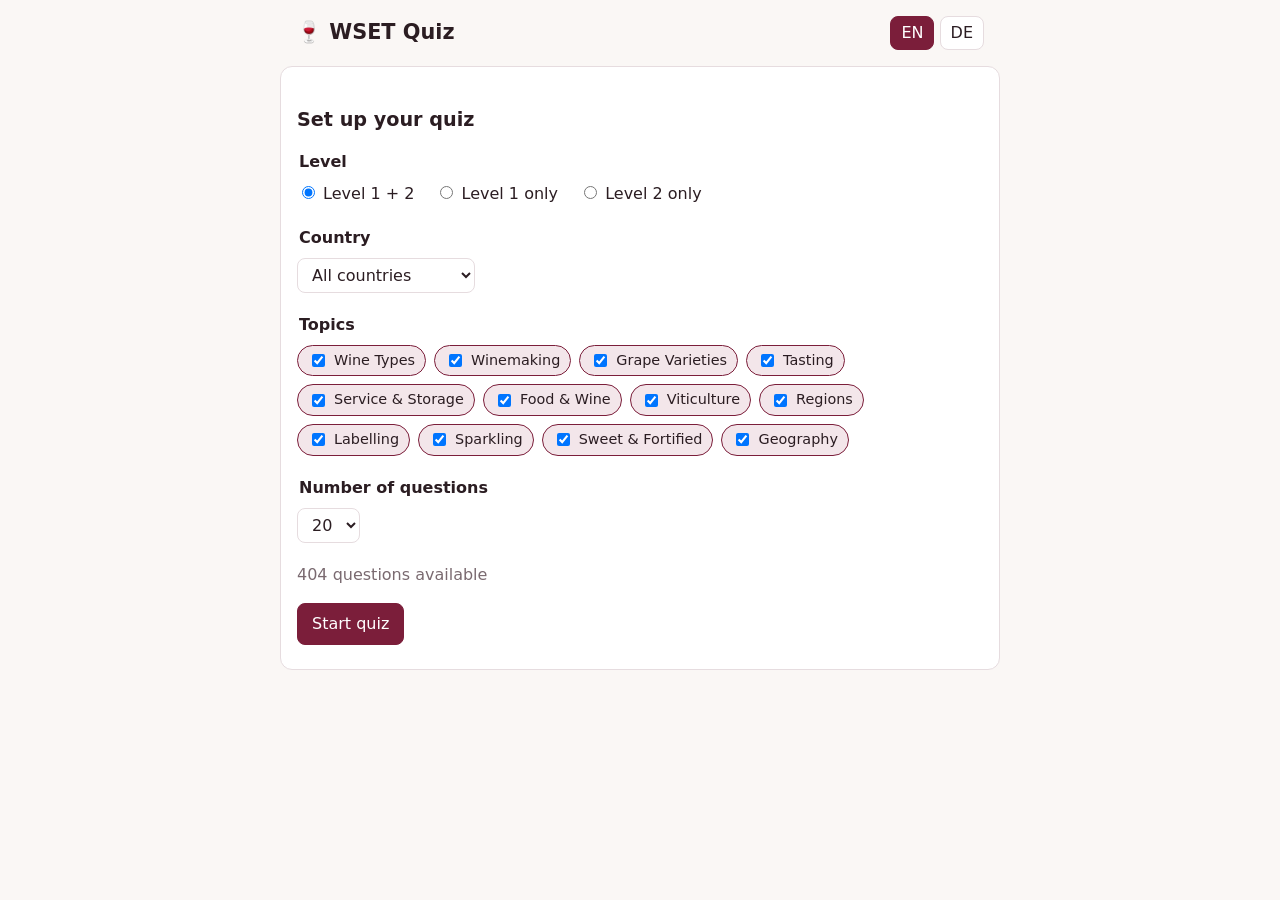
==== index.html @ 828c22b2 "initial commit" ====
<!doctype html>
<html lang="en">
<head>
  <meta charset="utf-8">
  <meta name="viewport" content="width=device-width, initial-scale=1">
  <title>WSET Quiz</title>
  <meta name="description" content="Bilingual (EN/DE) multiple-choice quiz for WSET Level 1 and 2 exam prep.">
  <meta name="theme-color" content="#7b1e3a">
  <link rel="manifest" href="manifest.webmanifest">
  <link rel="icon" href="icons/icon-192.png" type="image/png">
  <link rel="apple-touch-icon" href="icons/apple-touch-icon.png">
  <link rel="stylesheet" href="style.css">
</head>
<body>
  <header>
    <h1>🍷 WSET Quiz</h1>
    <div class="lang" role="group" aria-label="Language">
      <button data-lang="en">EN</button>
      <button data-lang="de">DE</button>
    </div>
  </header>

  <main>
    <p id="error" class="error" hidden></p>

    <section id="setup" hidden>
      <h2 data-i18n="setupTitle"></h2>

      <fieldset>
        <legend data-i18n="level"></legend>
        <label><input type="radio" name="level" value="all" checked> <span data-i18n="levelAll"></span></label>
        <label><input type="radio" name="level" value="1"> <span data-i18n="level1"></span></label>
        <label><input type="radio" name="level" value="2"> <span data-i18n="level2"></span></label>
      </fieldset>

      <fieldset>
        <legend data-i18n="country"></legend>
        <select id="country"></select>
      </fieldset>

      <fieldset>
        <legend data-i18n="topics"></legend>
        <div id="topics" class="chips"></div>
      </fieldset>

      <fieldset>
        <legend data-i18n="count"></legend>
        <select id="count">
          <option value="10">10</option>
          <option value="20" selected>20</option>
          <option value="30">30</option>
          <option value="50">50</option>
          <option value="all" data-i18n="countAll"></option>
        </select>
      </fieldset>

      <p id="available" class="muted"></p>
      <button id="start" class="primary" data-i18n="start"></button>
    </section>

    <section id="quiz" hidden>
      <div class="progress"><div id="progress-bar"></div></div>
      <div class="meta">
        <span id="counter"></span>
        <span id="badge" class="badge"></span>
      </div>
      <h2 id="question"></h2>
      <div id="options" class="options"></div>
      <div id="feedback" class="feedback" hidden></div>
      <div class="actions">
        <button id="quit" class="link" data-i18n="quit"></button>
        <button id="next" class="primary" hidden></button>
      </div>
    </section>

    <section id="result" hidden>
      <h2 data-i18n="resultTitle"></h2>
      <p id="score" class="score"></p>
      <p id="verdict"></p>
      <div id="missed"></div>
      <div class="actions">
        <button id="retry" class="secondary" data-i18n="retry"></button>
        <button id="restart" class="primary" data-i18n="restart"></button>
      </div>
    </section>
  </main>

  <script src="app.js"></script>
</body>
</html>
---- style.css ----
:root {
  --bg: #faf7f5;
  --card: #ffffff;
  --text: #2b1d22;
  --muted: #7a6a70;
  --border: #e6dcdf;
  --accent: #7b1e3a;
  --accent-soft: #f3e6ea;
  --ok: #2e7d4f;
  --ok-soft: #e3f3ea;
  --bad: #b3261e;
  --bad-soft: #fbe5e3;
}

@media (prefers-color-scheme: dark) {
  :root {
    --bg: #1a1416;
    --card: #241c1f;
    --text: #f1e9ec;
    --muted: #a8979d;
    --border: #3a2e33;
    --accent: #d16a8a;
    --accent-soft: #3a2530;
    --ok: #6cc592;
    --ok-soft: #1f3328;
    --bad: #f08a80;
    --bad-soft: #3d2220;
  }
}

* { box-sizing: border-box; }

body {
  margin: 0;
  background: var(--bg);
  color: var(--text);
  font: 16px/1.5 system-ui, -apple-system, "Segoe UI", sans-serif;
}

header {
  display: flex;
  justify-content: space-between;
  align-items: center;
  max-width: 720px;
  margin: 0 auto;
  padding: 16px;
}

h1 { font-size: 1.3rem; margin: 0; }
h2 { font-size: 1.2rem; line-height: 1.4; }

main {
  max-width: 720px;
  margin: 0 auto 48px;
  padding: 24px 16px;
  background: var(--card);
  border: 1px solid var(--border);
  border-radius: 12px;
}

@media (max-width: 760px) {
  main { margin: 0 16px 32px; }
}

button {
  font: inherit;
  cursor: pointer;
  border-radius: 8px;
  border: 1px solid var(--border);
  background: var(--card);
  color: var(--text);
  padding: 8px 14px;
}

button.primary { background: var(--accent); border-color: var(--accent); color: #fff; }
button.secondary { background: var(--accent-soft); border-color: var(--accent-soft); }
button.link { border: none; background: none; color: var(--muted); padding: 8px 0; }
button:disabled { cursor: default; }

.lang button { padding: 4px 10px; }
.lang button.active { background: var(--accent); border-color: var(--accent); color: #fff; }

fieldset { border: none; padding: 0; margin: 0 0 20px; }
legend { font-weight: 600; margin-bottom: 8px; }
fieldset > label { margin-right: 16px; white-space: nowrap; }
select { font: inherit; padding: 6px 10px; border-radius: 8px; border: 1px solid var(--border); background: var(--card); color: var(--text); }

.chips { display: flex; flex-wrap: wrap; gap: 8px; }
.chips label {
  display: inline-flex; align-items: center; gap: 6px;
  padding: 4px 10px; border: 1px solid var(--border); border-radius: 999px;
  font-size: 0.9rem; cursor: pointer;
}
.chips label:has(input:checked) { background: var(--accent-soft); border-color: var(--accent); }

.muted { color: var(--muted); }
.error { color: var(--bad); background: var(--bad-soft); padding: 12px; border-radius: 8px; }

.progress { height: 6px; background: var(--border); border-radius: 3px; overflow: hidden; }
#progress-bar { height: 100%; width: 0; background: var(--accent); transition: width 0.2s; }

.meta { display: flex; justify-content: space-between; align-items: center; margin-top: 12px; color: var(--muted); font-size: 0.9rem; }
.badge { background: var(--accent-soft); color: var(--accent); padding: 2px 10px; border-radius: 999px; font-weight: 600; }

.options { display: grid; gap: 10px; }
.options button {
  text-align: left; padding: 12px 14px; display: flex; gap: 10px; align-items: baseline;
}
.options button:not(:disabled):hover { border-color: var(--accent); }
.options .key { color: var(--muted); font-size: 0.85rem; min-width: 1em; }
.options button.correct { background: var(--ok-soft); border-color: var(--ok); }
.options button.wrong { background: var(--bad-soft); border-color: var(--bad); }

.feedback { margin-top: 16px; padding: 12px 14px; border-radius: 8px; border-left: 4px solid; }
.feedback.ok { background: var(--ok-soft); border-color: var(--ok); }
.feedback.bad { background: var(--bad-soft); border-color: var(--bad); }

.actions { display: flex; justify-content: space-between; align-items: center; margin-top: 20px; gap: 12px; }

.score { font-size: 2rem; font-weight: 700; margin: 0; }
.pass { color: var(--ok); font-weight: 600; }
.fail { color: var(--bad); font-weight: 600; }

.missed-item { border-top: 1px solid var(--border); padding: 12px 0; }
.missed-item p { margin: 4px 0; }
.missed-item .yours { color: var(--bad); }
.missed-item .right { color: var(--ok); }
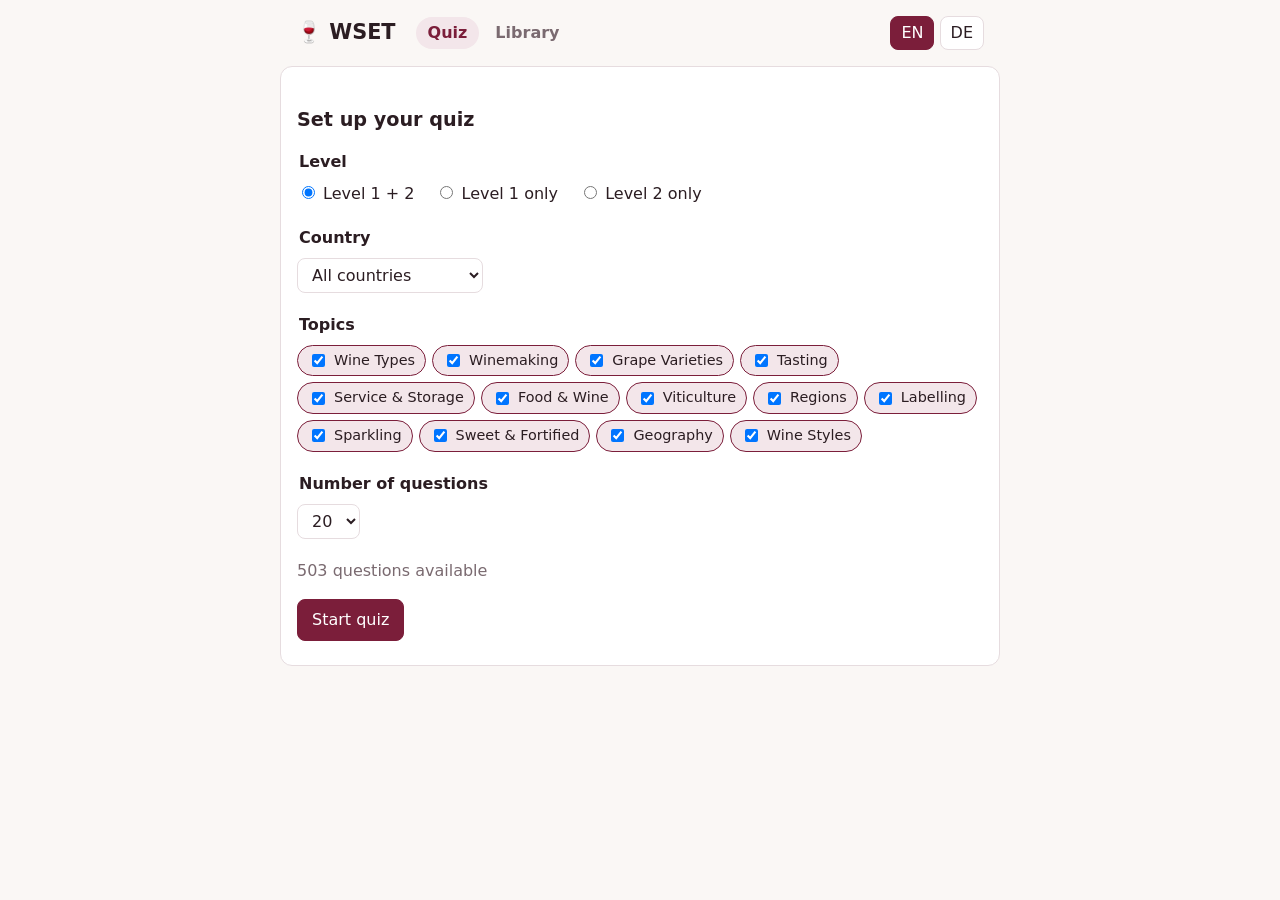
==== commit d92b68db: "add wine and grape library" ====
--- a/index.html
+++ b/index.html
@@ -3,6 +3,8 @@
 <head>
   <meta charset="utf-8">
   <meta name="viewport" content="width=device-width, initial-scale=1">
+  <meta http-equiv="Content-Security-Policy" content="default-src 'self'; object-src 'none'; base-uri 'self'; form-action 'none'">
+  <meta name="referrer" content="no-referrer">
   <title>WSET Quiz</title>
   <meta name="description" content="Bilingual (EN/DE) multiple-choice quiz for WSET Level 1 and 2 exam prep.">
   <meta name="theme-color" content="#7b1e3a">
@@ -13,7 +15,11 @@
 </head>
 <body>
   <header>
-    <h1>🍷 WSET Quiz</h1>
+    <h1>🍷 WSET</h1>
+    <nav class="tabs" aria-label="Sections">
+      <a href="index.html" aria-current="page" data-i18n="navQuiz"></a>
+      <a href="library.html" data-i18n="navLibrary"></a>
+    </nav>
     <div class="lang" role="group" aria-label="Language">
       <button data-lang="en">EN</button>
       <button data-lang="de">DE</button>
@@ -85,6 +91,7 @@
     </section>
   </main>
 
+  <script src="common.js"></script>
   <script src="app.js"></script>
 </body>
 </html>
--- a/style.css
+++ b/style.css
@@ -10,6 +10,33 @@
   --ok-soft: #e3f3ea;
   --bad: #b3261e;
   --bad-soft: #fbe5e3;
+
+  /* Library: wine kinds */
+  --kind-black: #7b1e3a;
+  --kind-black-soft: #f3e6ea;
+  --kind-white: #a87d0b;
+  --kind-white-soft: #faf1d9;
+  --kind-sparkling: #2f6496;
+  --kind-sparkling-soft: #e3eef8;
+  --kind-fortified: #8a4b14;
+  --kind-fortified-soft: #f6e8da;
+
+  /* Library: aroma layers */
+  --aroma-primary: #2e7d4f;
+  --aroma-primary-soft: #e3f3ea;
+  --aroma-secondary: #9a6510;
+  --aroma-secondary-soft: #fbefd9;
+  --aroma-tertiary: #6d4c41;
+  --aroma-tertiary-soft: #efe5e1;
+
+  /* Library: structure meters */
+  --m-colour: #7b1e3a;
+  --m-sweetness: #c89400;
+  --m-acidity: #2a8a7e;
+  --m-tannin: #8b2f4c;
+  --m-alcohol: #c4562a;
+  --m-body: #6a4c93;
+  --m-off: #ece4e7;
 }
 
 @media (prefers-color-scheme: dark) {
@@ -25,6 +52,30 @@
     --ok-soft: #1f3328;
     --bad: #f08a80;
     --bad-soft: #3d2220;
+
+    --kind-black: #d16a8a;
+    --kind-black-soft: #3a2530;
+    --kind-white: #e2b84a;
+    --kind-white-soft: #3a3020;
+    --kind-sparkling: #8fb8e2;
+    --kind-sparkling-soft: #1f2c3a;
+    --kind-fortified: #d9a066;
+    --kind-fortified-soft: #3a2a1c;
+
+    --aroma-primary: #6cc592;
+    --aroma-primary-soft: #1f3328;
+    --aroma-secondary: #e2b056;
+    --aroma-secondary-soft: #3a2f1c;
+    --aroma-tertiary: #c9a596;
+    --aroma-tertiary-soft: #352a26;
+
+    --m-colour: #d16a8a;
+    --m-sweetness: #e6bb3c;
+    --m-acidity: #5cc4b5;
+    --m-tannin: #d9819b;
+    --m-alcohol: #ec8a5f;
+    --m-body: #a88bd1;
+    --m-off: #3a2e33;
   }
 }
 
@@ -41,10 +92,22 @@
   display: flex;
   justify-content: space-between;
   align-items: center;
+  gap: 12px;
   max-width: 720px;
   margin: 0 auto;
   padding: 16px;
 }
+
+.tabs { display: flex; gap: 4px; margin-right: auto; margin-left: 8px; }
+.tabs a {
+  color: var(--muted);
+  text-decoration: none;
+  padding: 4px 12px;
+  border-radius: 999px;
+  font-weight: 600;
+}
+.tabs a:hover { color: var(--text); }
+.tabs a[aria-current="page"] { background: var(--accent-soft); color: var(--accent); }
 
 h1 { font-size: 1.3rem; margin: 0; }
 h2 { font-size: 1.2rem; line-height: 1.4; }
@@ -125,3 +188,127 @@
 .missed-item p { margin: 4px 0; }
 .missed-item .yours { color: var(--bad); }
 .missed-item .right { color: var(--ok); }
+
+/* ===================== Library ===================== */
+
+.toolbar { display: flex; flex-direction: column; gap: 12px; margin: 16px 0 8px; }
+.toolbar input[type="search"] {
+  font: inherit; width: 100%; padding: 10px 14px;
+  border: 1px solid var(--border); border-radius: 10px;
+  background: var(--card); color: var(--text);
+}
+.toolbar input[type="search"]:focus { outline: 2px solid var(--accent); outline-offset: 1px; }
+
+.chips .chip {
+  display: inline-flex; align-items: center;
+  padding: 4px 12px; border: 1px solid var(--border); border-radius: 999px;
+  font-size: 0.9rem; background: var(--card); color: var(--text); text-decoration: none;
+}
+button.chip.active { background: var(--accent); border-color: var(--accent); color: #fff; }
+
+.legend { display: flex; flex-wrap: wrap; align-items: center; gap: 6px 10px; font-size: 0.85rem; color: var(--muted); margin-bottom: 8px; }
+.legend-item { display: inline-flex; align-items: center; gap: 6px; white-space: nowrap; }
+.kind-dot { width: 10px; height: 10px; border-radius: 3px; display: inline-block; }
+.kind-dot.black { background: var(--kind-black); }
+.kind-dot.white { background: var(--kind-white); }
+.kind-dot.sparkling { background: var(--kind-sparkling); }
+.kind-dot.fortified { background: var(--kind-fortified); }
+
+.group h3 { display: flex; align-items: center; gap: 8px; margin: 24px 0 10px; font-size: 1rem; }
+.group h3 .count { font-size: 0.8rem; color: var(--muted); font-weight: 500; }
+
+.tiles { display: grid; grid-template-columns: repeat(auto-fill, minmax(200px, 1fr)); gap: 10px; }
+
+/* Kind colour: one variable per kind, reused by tiles and profiles. */
+.kind-black { --kind: var(--kind-black); --kind-soft: var(--kind-black-soft); }
+.kind-white { --kind: var(--kind-white); --kind-soft: var(--kind-white-soft); }
+.kind-sparkling { --kind: var(--kind-sparkling); --kind-soft: var(--kind-sparkling-soft); }
+.kind-fortified { --kind: var(--kind-fortified); --kind-soft: var(--kind-fortified-soft); }
+
+.tile {
+  display: flex; flex-direction: column; gap: 6px;
+  padding: 12px 12px 10px 14px;
+  border: 1px solid var(--border); border-left: 5px solid var(--kind);
+  border-radius: 10px; background: var(--card); color: var(--text); text-decoration: none;
+  transition: transform 0.1s, box-shadow 0.1s;
+}
+.tile:hover, .tile:focus-visible { box-shadow: 0 2px 10px rgba(0, 0, 0, 0.08); transform: translateY(-1px); border-color: var(--kind); }
+.tile-name { font-weight: 700; color: var(--kind); }
+.tile-syn { font-size: 0.8rem; color: var(--muted); margin-top: -4px; }
+.tile-meters { display: grid; gap: 3px; margin-top: 2px; }
+.tile-meter { display: grid; grid-template-columns: 52px 1fr; align-items: center; gap: 6px; font-size: 0.72rem; color: var(--muted); }
+.tile-flags { font-size: 0.95rem; letter-spacing: 2px; }
+
+/* Structure meters: 5 segments, range filled in the property's colour. */
+.meter { display: inline-grid; grid-template-columns: repeat(5, 1fr); gap: 3px; width: 100%; max-width: 220px; }
+.meter .seg { height: 10px; border-radius: 3px; background: var(--m-off); }
+.meter.small .seg { height: 6px; border-radius: 2px; }
+.meter.empty { display: inline; color: var(--muted); }
+.meter-colour .seg.on { background: var(--kind, var(--m-colour)); }
+.meter-sweetness .seg.on { background: var(--m-sweetness); }
+.meter-acidity .seg.on { background: var(--m-acidity); }
+.meter-tannin .seg.on { background: var(--m-tannin); }
+.meter-alcohol .seg.on { background: var(--m-alcohol); }
+.meter-body .seg.on { background: var(--m-body); }
+
+/* Profile (detail view) */
+.detail-nav { display: flex; justify-content: space-between; align-items: center; font-size: 0.9rem; }
+.detail-nav a { color: var(--accent); text-decoration: none; font-weight: 600; }
+.detail-nav .prevnext { display: flex; gap: 14px; }
+.detail-nav .disabled { color: var(--muted); opacity: 0.5; }
+.profile > .detail-nav:last-child { margin-top: 24px; padding-top: 12px; border-top: 1px solid var(--border); }
+
+.profile-head {
+  display: block; max-width: none; /* override the page-level header rule */
+  margin: 14px 0 6px; padding: 16px 18px;
+  border-radius: 12px; background: var(--kind-soft); border-left: 6px solid var(--kind);
+}
+.profile-head h2 { margin: 6px 0 0; font-size: 1.6rem; color: var(--kind); }
+.profile-head .syn { margin: 2px 0 0; color: var(--muted); font-size: 0.9rem; }
+.badges { display: flex; flex-wrap: wrap; gap: 6px; }
+.badges .badge { font-size: 0.75rem; font-weight: 600; padding: 2px 10px; border-radius: 999px; }
+.badges .badge.kind { background: var(--kind); color: var(--card); }
+.badges .badge.lo { background: var(--card); color: var(--kind); border: 1px solid var(--kind); }
+
+.profile-section h3 {
+  font-size: 0.8rem; text-transform: uppercase; letter-spacing: 0.06em;
+  color: var(--muted); margin: 22px 0 8px; padding-bottom: 4px; border-bottom: 1px solid var(--border);
+}
+.facts { margin: 0; padding-left: 20px; }
+.facts li { margin: 4px 0; }
+
+.profile table { width: 100%; border-collapse: collapse; }
+.profile th, .profile td { text-align: left; vertical-align: middle; padding: 7px 8px 7px 0; border-bottom: 1px solid var(--border); }
+.profile tr:last-child th, .profile tr:last-child td { border-bottom: none; }
+.profile th { font-weight: 600; white-space: nowrap; width: 1%; padding-right: 14px; }
+.structure .meter-cell { width: 45%; }
+.structure .scale-text { color: var(--muted); font-size: 0.88rem; }
+
+.aromas th small { display: block; font-weight: 400; font-size: 0.72rem; color: var(--muted); }
+.aromas .aroma-primary th { color: var(--aroma-primary); }
+.aromas .aroma-secondary th { color: var(--aroma-secondary); }
+.aromas .aroma-tertiary th { color: var(--aroma-tertiary); }
+.chips { display: flex; flex-wrap: wrap; gap: 6px; }
+.chip.aroma { border: none; font-size: 0.85rem; padding: 3px 10px; }
+.chip.aroma.primary { background: var(--aroma-primary-soft); color: var(--aroma-primary); }
+.chip.aroma.secondary { background: var(--aroma-secondary-soft); color: var(--aroma-secondary); }
+.chip.aroma.tertiary { background: var(--aroma-tertiary-soft); color: var(--aroma-tertiary); }
+
+.regions .flag { margin-right: 6px; }
+.chip.gi { background: var(--kind-soft); border-color: transparent; color: var(--text); font-size: 0.85rem; padding: 3px 10px; }
+.chip.term { background: var(--card); border-color: var(--kind); color: var(--kind); font-size: 0.85rem; font-weight: 600; padding: 3px 10px; }
+.chip.grape-link { border-color: var(--kind); color: var(--kind); font-weight: 600; }
+.chip.grape-link:hover { background: var(--kind-soft); }
+
+@media (max-width: 520px) {
+  header { flex-wrap: wrap; }
+  .tabs { margin-left: 0; order: 3; width: 100%; }
+  .tiles { grid-template-columns: 1fr 1fr; }
+  .tile-meter { grid-template-columns: 1fr; gap: 2px; }
+  .profile th { white-space: normal; }
+  .structure .meter-cell { width: auto; }
+  .structure tr { display: grid; grid-template-columns: 88px 1fr; }
+  .structure .scale-text { grid-column: 2; padding-top: 0; }
+  .structure th, .structure td { border-bottom: none; }
+  .structure tr { border-bottom: 1px solid var(--border); padding: 4px 0; }
+}
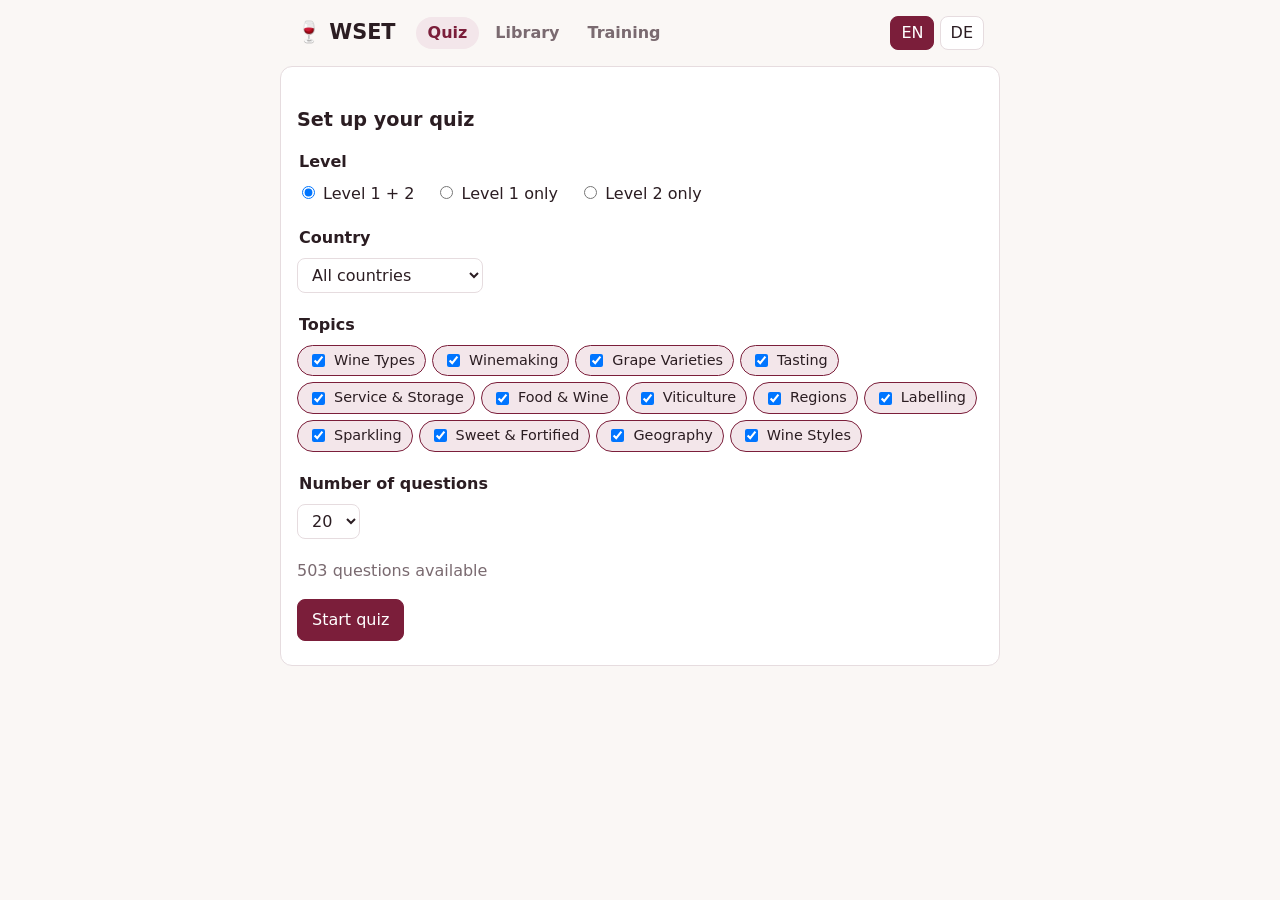
==== commit 538b7f99: "add trainer" ====
--- a/index.html
+++ b/index.html
@@ -19,6 +19,7 @@
     <nav class="tabs" aria-label="Sections">
       <a href="index.html" aria-current="page" data-i18n="navQuiz"></a>
       <a href="library.html" data-i18n="navLibrary"></a>
+      <a href="trainer.html" data-i18n="navTraining"></a>
     </nav>
     <div class="lang" role="group" aria-label="Language">
       <button data-lang="en">EN</button>
--- a/style.css
+++ b/style.css
@@ -312,3 +312,68 @@
   .structure th, .structure td { border-bottom: none; }
   .structure tr { border-bottom: 1px solid var(--border); padding: 4px 0; }
 }
+
+/* Library: signature line and trainer mastery ring on tiles */
+.profile-head .signature { margin: 8px 0 0; font-size: 0.92rem; }
+.tile-foot { display: flex; justify-content: space-between; align-items: center; gap: 6px; }
+.ring {
+  --pct: 0;
+  width: 30px; height: 30px; border-radius: 50%; flex: none;
+  display: grid; place-items: center; font-size: 0.62rem; font-weight: 700; color: var(--text);
+  background:
+    radial-gradient(var(--card) 58%, transparent 60%),
+    conic-gradient(var(--ok) calc(var(--pct) * 1%), var(--m-off) 0);
+}
+
+/* ===================== Trainer ===================== */
+.modes { display: grid; grid-template-columns: 1fr 1fr; gap: 10px; margin: 16px 0 20px; }
+.mode {
+  display: flex; flex-direction: column; gap: 4px; text-align: left;
+  padding: 14px 16px; border: 1px solid var(--border); border-radius: 12px;
+}
+.mode span { color: var(--muted); font-size: 0.88rem; }
+.mode.active { border: 2px solid var(--accent); background: var(--accent-soft); padding: 13px 15px; }
+.mode.active strong { color: var(--accent); }
+.deck-info { color: var(--muted); font-size: 0.9rem; background: var(--accent-soft); padding: 10px 12px; border-radius: 8px; }
+
+.badge.deck { background: var(--aroma-secondary-soft); color: var(--aroma-secondary); }
+
+.blind-card { border: 1px solid var(--border); border-left: 5px solid var(--kind); border-radius: 10px; padding: 8px 14px 12px; margin-bottom: 14px; }
+.blind-card .chips { margin-top: 8px; }
+.trainer table { width: 100%; border-collapse: collapse; }
+.trainer th, .trainer td { text-align: left; vertical-align: middle; padding: 6px 8px 6px 0; border-bottom: 1px solid var(--border); }
+.trainer tr:last-child th, .trainer tr:last-child td { border-bottom: none; }
+.trainer th { font-weight: 600; white-space: nowrap; width: 1%; padding-right: 14px; }
+
+.h2h-option .opt-name small { display: block; color: var(--muted); font-size: 0.78rem; }
+.options .h2h-option { border-left: 4px solid var(--kind); }
+.opt-name { display: flex; flex-direction: column; }
+
+.trainer-fb { display: grid; gap: 8px; }
+.trainer-fb p { margin: 0; }
+.fb-title { font-weight: 700; }
+.fb-title.ok { color: var(--ok); }
+.fb-title.bad { color: var(--bad); }
+.compare { font-size: 0.9rem; background: var(--card); border-radius: 8px; }
+.compare thead th { font-size: 0.78rem; color: var(--muted); font-weight: 600; white-space: normal; }
+.compare td { width: 40%; }
+.compare tr.differs th, .compare tr.differs td { background: var(--aroma-secondary-soft); }
+.compare tr.differs th { color: var(--aroma-secondary); box-shadow: inset 3px 0 0 var(--aroma-secondary); padding-left: 8px; }
+.compare .chips { gap: 4px; }
+.compare .chip.aroma { font-size: 0.75rem; padding: 2px 8px; }
+.giveaway { font-size: 0.92rem; }
+.deck-note { font-size: 0.85rem; color: var(--muted); }
+.deck-note.done { color: var(--ok); font-weight: 600; }
+.small { font-size: 0.8rem; }
+.name-link { color: var(--kind); font-weight: 700; text-decoration: none; }
+.name-link:hover { text-decoration: underline; }
+.mixups { padding-left: 20px; }
+.mixups li { margin: 6px 0; }
+
+@media (max-width: 520px) {
+  .modes { grid-template-columns: 1fr; }
+  .trainer .structure.blind tr { display: grid; grid-template-columns: 80px 1fr; }
+  .trainer .structure.blind .scale-text { grid-column: 2; padding-top: 0; font-size: 0.8rem; }
+  .trainer .structure.blind th, .trainer .structure.blind td { border-bottom: none; }
+  .trainer .structure.blind tr { border-bottom: 1px solid var(--border); padding: 2px 0; }
+}
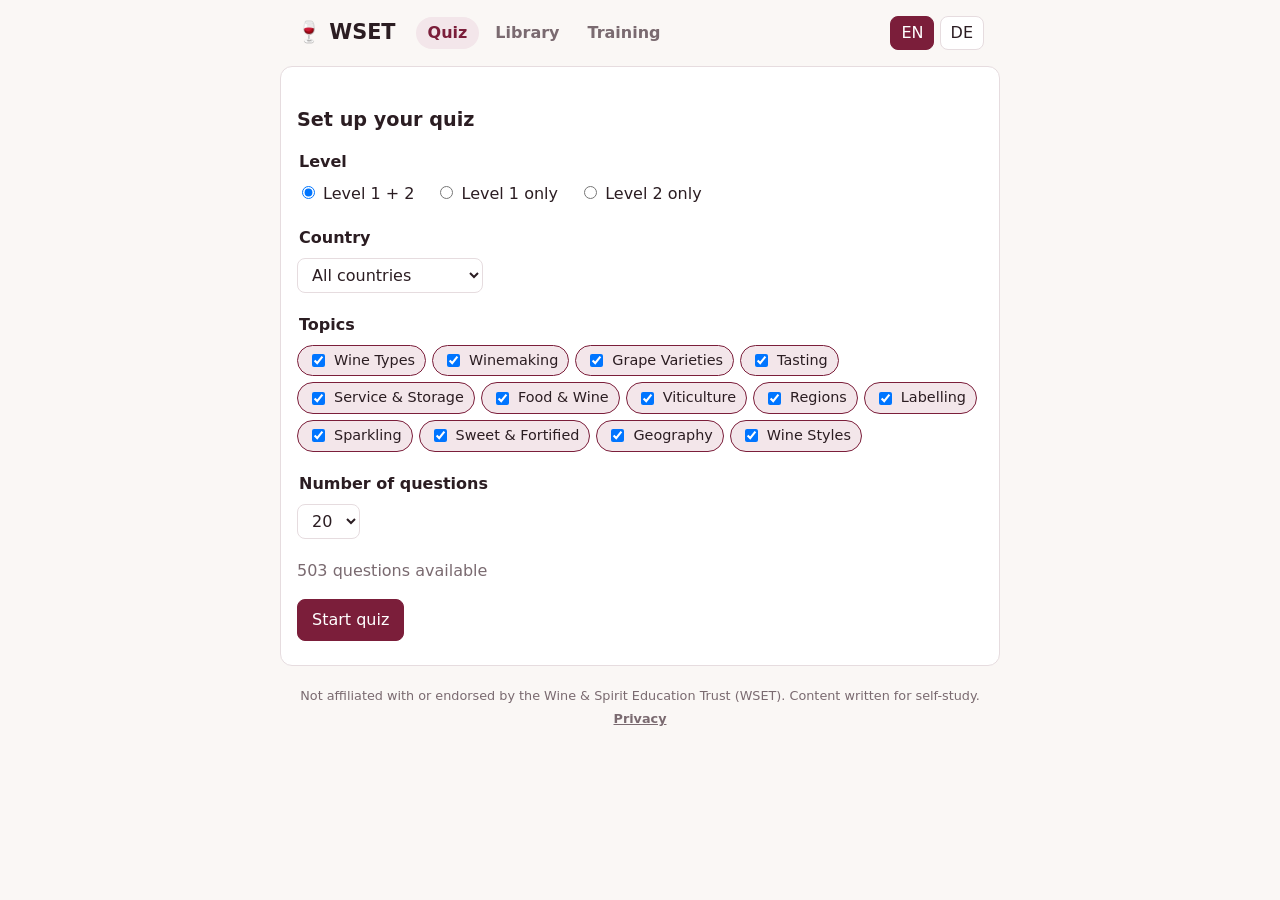
==== commit d26e843e: "add privace notice" ====
--- a/index.html
+++ b/index.html
@@ -92,6 +92,11 @@
     </section>
   </main>
 
+  <footer class="site-footer">
+    <span data-shared="disclaimer"></span>
+    <a href="privacy.html" data-shared="privacyLink"></a>
+  </footer>
+
   <script src="common.js"></script>
   <script src="app.js"></script>
 </body>
--- a/style.css
+++ b/style.css
@@ -80,6 +80,9 @@
 }
 
 * { box-sizing: border-box; }
+
+/* The hidden attribute must always win, even over display rules like .trainer-fb { display: grid }. */
+[hidden] { display: none !important; }
 
 body {
   margin: 0;
@@ -377,3 +380,69 @@
   .trainer .structure.blind th, .trainer .structure.blind td { border-bottom: none; }
   .trainer .structure.blind tr { border-bottom: 1px solid var(--border); padding: 2px 0; }
 }
+
+/* Trainer: more modes */
+.mode.wide { grid-column: 1 / -1; }
+
+/* Build the profile: tappable 5-step pickers */
+.picker { max-width: 260px; gap: 4px; }
+.picker .seg {
+  height: 22px; padding: 0; border: 1px solid var(--border); border-radius: 5px;
+  background: var(--m-off); cursor: pointer;
+}
+.picker .seg:hover { border-color: var(--text); }
+.picker.meter-sweetness .seg.on { background: var(--m-sweetness); }
+.picker.meter-acidity .seg.on { background: var(--m-acidity); }
+.picker.meter-tannin .seg.on { background: var(--m-tannin); }
+.picker.meter-alcohol .seg.on { background: var(--m-alcohol); }
+.picker.meter-body .seg.on { background: var(--m-body); }
+.picker.meter-colour .seg.on { background: var(--kind, var(--m-colour)); }
+.meter .seg.pick { outline: 2px solid var(--text); outline-offset: 1px; }
+.build-head { margin: 4px 0 2px; font-size: 0.85rem; }
+.badge-kind { font-weight: 700; color: var(--kind); }
+.verdict { font-weight: 700; white-space: nowrap; }
+.verdict.hit { color: var(--ok); }
+.verdict.near { color: var(--aroma-secondary); }
+.verdict.miss { color: var(--bad); }
+.aroma-instruction { margin: 12px 0 6px; font-weight: 600; font-size: 0.92rem; }
+.pick-chip { cursor: pointer; }
+button.pick-chip.active { background: var(--aroma-primary-soft); border-color: var(--aroma-primary); color: var(--aroma-primary); font-weight: 600; }
+.pick-chip.hit { background: var(--ok-soft); border-color: var(--ok); color: var(--ok); font-weight: 600; }
+.pick-chip.miss { background: var(--bad-soft); border-color: var(--bad); color: var(--bad); text-decoration: line-through; }
+.pick-chip.missed { border: 2px dashed var(--ok); color: var(--ok); }
+.pick-chip.idle { opacity: 0.55; }
+.options .check { justify-self: end; padding: 10px 22px; }
+.form-error { color: var(--bad); font-size: 0.85rem; margin: 0; }
+
+/* Aroma sorting */
+.clue-card {
+  display: flex; flex-wrap: wrap; justify-content: center; gap: 10px;
+  padding: 22px 12px; margin-bottom: 14px;
+  border: 1px dashed var(--border); border-radius: 12px; background: var(--bg);
+}
+.clue { font-size: 1.25rem; font-weight: 700; padding: 6px 18px; border-radius: 999px; background: var(--card); border: 1px solid var(--border); }
+.options .layer-option { border-left: 4px solid var(--layer); }
+.layer-option.aroma-primary { --layer: var(--aroma-primary); }
+.layer-option.aroma-secondary { --layer: var(--aroma-secondary); }
+.layer-option.aroma-tertiary { --layer: var(--aroma-tertiary); }
+
+@media (max-width: 520px) {
+  .trainer .structure.build tr { display: grid; grid-template-columns: 80px 1fr; }
+  .trainer .structure.build .scale-text { grid-column: 2; padding-top: 0; font-size: 0.8rem; }
+  .trainer .structure.build th, .trainer .structure.build td { border-bottom: none; }
+  .trainer .structure.build tr { border-bottom: 1px solid var(--border); padding: 2px 0; }
+  .picker { max-width: none; }
+}
+
+/* Footer on every page */
+.site-footer {
+  max-width: 720px; margin: -28px auto 40px; padding: 0 16px;
+  display: flex; flex-wrap: wrap; justify-content: center; gap: 4px 14px;
+  font-size: 0.8rem; color: var(--muted); text-align: center;
+}
+.site-footer a { color: var(--muted); font-weight: 600; }
+.site-footer a:hover { color: var(--accent); }
+
+/* Privacy page */
+.privacy a { color: var(--accent); font-weight: 600; }
+.privacy .profile-section p { margin: 6px 0; }
